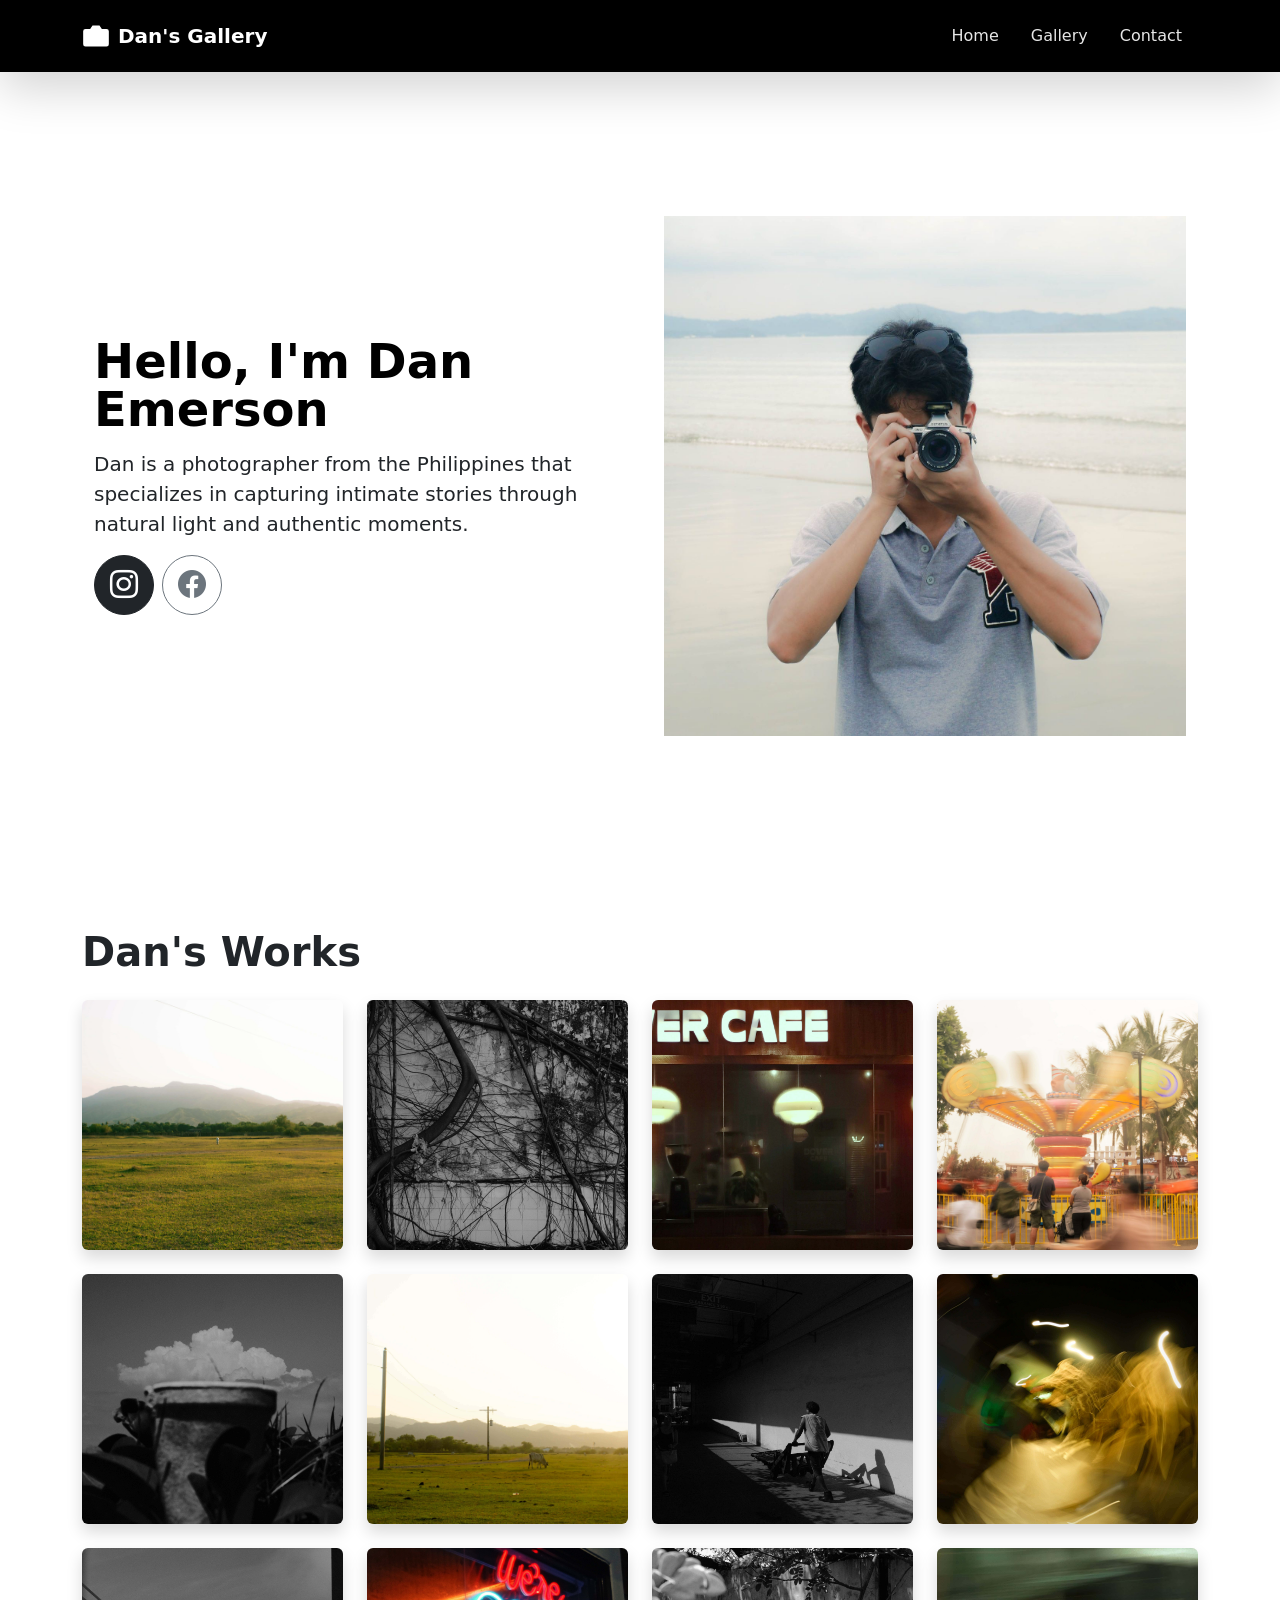
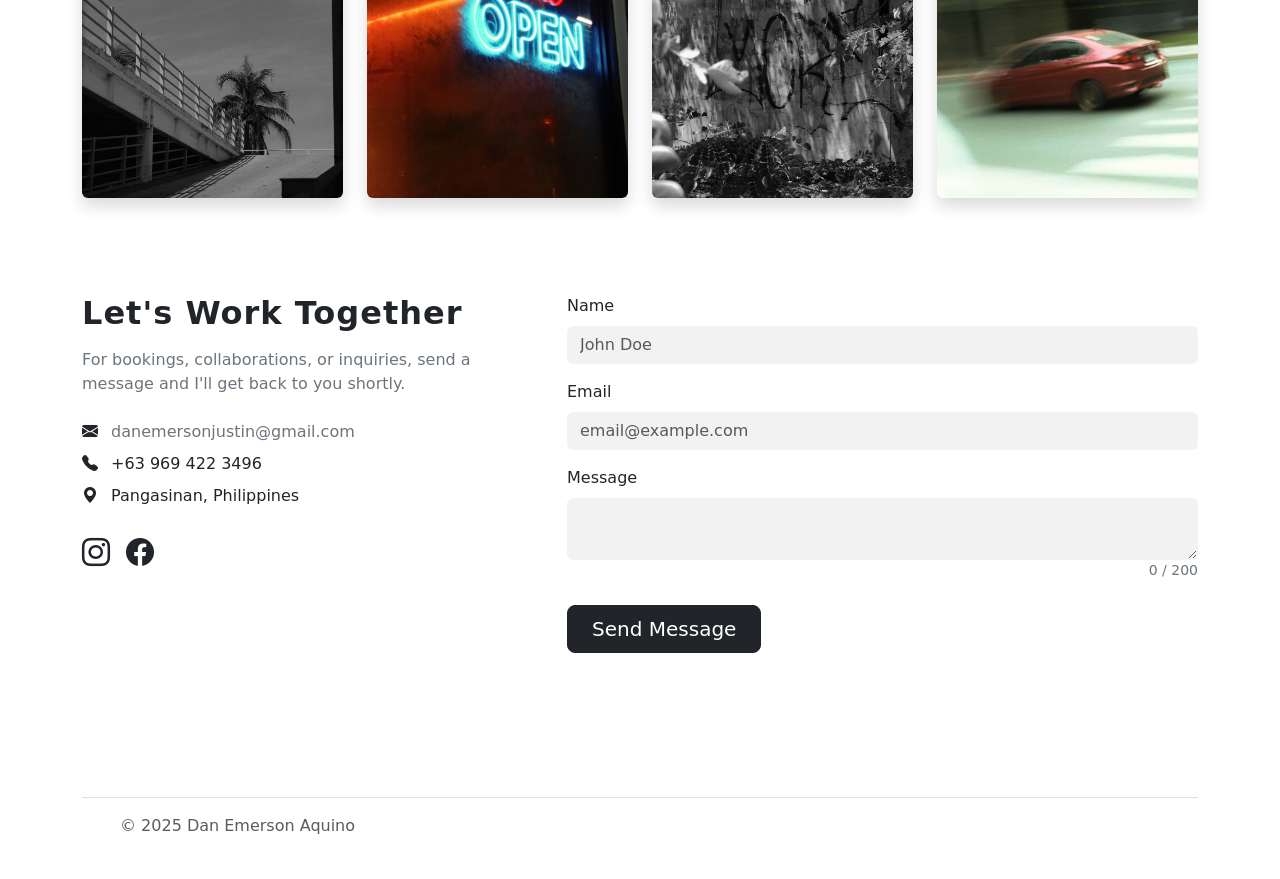
==== index.html @ 39398571 "Dan gallery" ====
<!DOCTYPE html>
<html lang="en">
<head>
  <meta charset="UTF-8" />
  <meta name="viewport" content="width=device-width, initial-scale=1.0" />

  <link href="https://cdn.jsdelivr.net/npm/bootstrap@5.3.8/dist/css/bootstrap.min.css" rel="stylesheet" crossorigin="anonymous"/>
  <link rel="stylesheet" href="https://cdn.jsdelivr.net/npm/bootstrap-icons@1.11.3/font/bootstrap-icons.css"/>
  
  <title>Dan's Gallery</title>
 
  <link rel="icon" href="favicon.ico">
  <link rel="stylesheet" href="styles.css" />
</head>

<body>

  <!-- NAVBAR -->
  <nav id="navbar" class="navbar shadow-lg sticky-top py-3 solid-nav">
    <div class="container d-flex justify-content-between align-items-center">

      <!-- LEFT BRAND -->
      <div class="d-flex align-items-center gap-2">
        <svg xmlns="http://www.w3.org/2000/svg" width="28" height="28" viewBox="0 0 24 24" fill="#ffffff">
          <path d="M23 19a2 2 0 0 1-2 2H3a2 2 0 0 1-2-2V8a2 2 0 0 1 2-2h4l2-3h6l2 3h4a2 2 0 0 1 2 2z" />
          <circle cx="12" cy="13" r="4" />
        </svg>
        <span class="text-white fw-semibold fs-5">Dan's Gallery</span>
      </div>

      <!-- RIGHT LINKS -->
      <ul class="nav">
        <li class="nav-item"><a href="#home" class="nav-link px-3 text-white">Home</a></li>
        <li class="nav-item"><a href="#gallery" class="nav-link px-3 text-white">Gallery</a></li>
        <li class="nav-item"><a href="#contact" class="nav-link px-3 text-white">Contact</a></li>
      </ul>

    </div>
  </nav>

  <!-- HERO -->
  <section id="home" class="hero-section py-5">
    <div class="container col-xxl-8 px-4 py-5">

      <div class="row flex-lg-row-reverse align-items-center g-5 py-5">

        <div class="col-10 col-sm-8 col-lg-6">
          <img
            src="profile/pfp.jpg"
            class="d-block mx-lg-auto img-fluid"
            alt="Bootstrap Themes"
            width="700"
            height="500"
            loading="lazy"
          />
        </div>

        <div class="col-lg-6">
          <h1 class="display-5 fw-bold text-body-emphasis lh-1 mb-3">Hello, I'm Dan Emerson</h1>

          <p class="lead">
            Dan is a photographer from the Philippines that specializes
            in capturing intimate stories through natural light and authentic moments.
          </p>

          <div class="d-grid gap-2 d-md-flex justify-content-md-start">

            <a
              href="https://www.instagram.com/daninjpeg/"
              class="btn btn-dark btn-lg rounded-circle d-flex align-items-center justify-content-center"
              style="width:60px; height:60px;"
            >
              <i class="bi bi-instagram fs-3"></i>
            </a>

            <a
              href="https://www.facebook.com/dan.emerson.aquino"
              class="btn btn-outline-secondary btn-lg rounded-circle d-flex align-items-center justify-content-center"
              style="width:60px; height:60px;"
            >
              <i class="bi bi-facebook fs-3"></i>
            </a>

          </div>
        </div>

      </div>
    </div>
  </section>

  <!-- GALLERY -->
  <section id="gallery" class="container py-5">
    <h1 class="mb-4 fw-bold">Dan's Works</h1>

    <div class="row g-4">

      <div class="col-12 col-sm-6 col-lg-3">
        <img src="images/1.jpg" loading="lazy" class="gallery-img rounded shadow" alt="" />
      </div>

      <div class="col-12 col-sm-6 col-lg-3">
        <img src="images/2.jpg" loading="lazy" class="gallery-img rounded shadow" alt="" />
      </div>

      <div class="col-12 col-sm-6 col-lg-3">
        <img src="images/3.jpg" loading="lazy" class="gallery-img rounded shadow" alt="" />
      </div>

      <div class="col-12 col-sm-6 col-lg-3">
        <img src="images/4.jpg" loading="lazy" class="gallery-img rounded shadow" alt="" />
      </div>

      <div class="col-12 col-sm-6 col-lg-3">
        <img src="images/5.jpg" loading="lazy" class="gallery-img rounded shadow" alt="" />
      </div>

      <div class="col-12 col-sm-6 col-lg-3">
        <img src="images/6.jpg" loading="lazy" class="gallery-img rounded shadow" alt="" />
      </div>

      <div class="col-12 col-sm-6 col-lg-3">
        <img src="images/7.jpg" loading="lazy" class="gallery-img rounded shadow" alt="" />
      </div>

      <div class="col-12 col-sm-6 col-lg-3">
        <img src="images/8.jpg" loading="lazy" class="gallery-img rounded shadow" alt="" />
      </div>

      <div class="col-12 col-sm-6 col-lg-3">
        <img src="images/9.jpg" loading="lazy" class="gallery-img rounded shadow" alt="" />
      </div>

      <div class="col-12 col-sm-6 col-lg-3">
        <img src="images/10.jpg" loading="lazy" class="gallery-img rounded shadow" alt="" />
      </div>

      <div class="col-12 col-sm-6 col-lg-3">
        <img src="images/11.jpg" loading="lazy" class="gallery-img rounded shadow" alt="" />
      </div>

      <div class="col-12 col-sm-6 col-lg-3">
        <img src="images/12.jpg" loading="lazy" class="gallery-img rounded shadow" alt="" />
      </div>

    </div>
  </section>

  <!-- CONTACT -->
  <section id="contact" class="container py-5">
    <div class="row g-5">

      <!-- LEFT TEXT -->
      <div class="col-lg-5">
        <h2 class="fw-bold mb-3">Let's Work Together</h2>
        <p class="text-secondary mb-4">
          For bookings, collaborations, or inquiries, send a message and I'll get back to you shortly.
        </p>

        <div class="d-flex flex-column">

          <span class="mb-2">
            <i class="bi bi-envelope-fill me-2"></i>
            <a href="https://mail.google.com/mail/?view=cm&fs=1&to=danemersonjustin@gmail.com" 
                target="_blank" 
                class="text-decoration-none text-secondary"> danemersonjustin@gmail.com
            </a>
          </span>

          <span class="mb-2">
            <i class="bi bi-telephone-fill me-2"></i>
            +63 969 422 3496
          </span>

          <span class="mb-4">
            <i class="bi bi-geo-alt-fill me-2"></i>
            Pangasinan, Philippines
          </span>

          <div class="d-flex gap-3">
            <a href="https://www.instagram.com/daninjpeg/" class="fs-3 text-dark"><i class="bi bi-instagram"></i></a>
            <a href="https://www.facebook.com/dan.emerson.aquino" class="fs-3 text-dark"><i class="bi bi-facebook"></i></a>
          </div>

        </div>
      </div>

      <!-- RIGHT FORM -->
      <div class="col-lg-7">
        <form action="https://api.web3forms.com/submit" method="POST">
            <input type="hidden" name="access_key" value="1eaeb6d2-3622-4c73-a87c-c46df3938e38">
    
            <input type="hidden" name="redirect" value="./thankyou.html">
            <input type="hidden" name="redirect_delay" value="0">

            <div class="mb-3">
                <label class="form-label">Name</label>
                <input type="text" class="form-control" name="name" placeholder="John Doe" required />
            </div>

            <div class="mb-3">
                <label class="form-label">Email</label>
                <input type="email" class="form-control" name="email" placeholder="email@example.com" required />
            </div>

            <div class="mb-3">
                <label class="form-label">Message</label>
                <textarea name="message" id="message" class="form-control" maxlength="200" required></textarea>
                <div id="counter" class="text-end text-secondary small">0 / 200</div>
            </div>

            <button type="submit" class="btn btn-dark btn-lg px-4 mt-2">
                Send Message
            </button>
        </form>
      </div>

    </div>
  </section>

  <!-- FOOTER -->
  <footer class="container mt-5 pt-4">
    <div class="d-flex flex-wrap justify-content-between align-items-center py-3 my-4 border-top">

      <div class="col-md-4 d-flex align-items-center">
        <a
          href="/"
          class="mb-3 me-2 mb-md-0 text-body-secondary text-decoration-none lh-1"
        >
          <svg class="bi" width="30" height="24" aria-hidden="true">
            <use xlink:href="#bootstrap"></use>
          </svg>
        </a>
        <span class="mb-3 mb-md-0 text-body-secondary">© 2025 Dan Emerson Aquino</span>
      </div>

      <ul class="nav col-md-4 justify-content-end list-unstyled d-flex">

        <li class="ms-3">
          <a class="text-body-secondary" href="#" aria-label="Instagram">
            <svg class="bi" width="24" height="24" aria-hidden="true">
              <use xlink:href="#instagram"></use>
            </svg>
          </a>
        </li>

        <li class="ms-3">
          <a class="text-body-secondary" href="#" aria-label="Facebook">
            <svg class="bi" width="24" height="24">
              <use xlink:href="#facebook"></use>
            </svg>
          </a>
        </li>

      </ul>

    </div>
  </footer>

  <div id="lightboxOverlay">
    <img id="lightboxFull" />
  </div>

  <script src="script.js"></script>
</body>
</html>
---- styles.css ----
html{
    scroll-behavior: smooth;
}
/* SOLID NAV ON TOP */
.solid-nav {
  background: #000 !important;
}

/* GLASS NAV WHEN SCROLLING */
.glass-nav {
  background: rgba(0, 0, 0, 0.45) !important;
  backdrop-filter: blur(14px);
  -webkit-backdrop-filter: blur(14px);
  border-bottom: 1px solid rgba(255,255,255,0.1);
  transition: background .3s ease, backdrop-filter .3s ease;
}

/* LINK LOOK */
.nav-link {
  color: rgba(255,255,255,0.9) !important;
  transition: opacity .2s ease;
}
.nav-link:hover {
  opacity: .6;
}

section {
  scroll-margin-top: 60px;
}


.gallery-img {
  width: 100%;
  height: 250px;
  object-fit: cover;
  transition: transform .3s ease, box-shadow .3s ease;
  cursor: pointer;
  box-shadow: 10px 20px 30px rgba(0,0,0,0.1);
}

.gallery-img:hover {
  transform: scale(1.05);
  box-shadow: 0 20px 50px rgba(0,0,0,0.3);
}

/* Background overlay */
#lightboxOverlay {
  display: none;
  position: fixed;
  inset: 0;
  background: rgba(0,0,0,0.9);
  backdrop-filter: blur(4px);
  z-index: 9999;
  justify-content: center;
  align-items: center;
}

/* Full image preview */
#lightboxFull {
  max-width: 90vw;
  max-height: 90vh;
  border-radius: 10px;
  box-shadow: 0 0 30px rgba(0,0,0,0.5);
  cursor: pointer;
}


#contact input,
#contact textarea {
  background: rgba(0,0,0,0.05);
  border: 1px solid rgba(255,255,255,0.1);
}

#contact input:focus,
#contact textarea:focus {
  border-color: #fff;
  box-shadow: none;
}

#contact button {
  border-radius: 8px;
}

#contact h2 {
  letter-spacing: 1px;
}
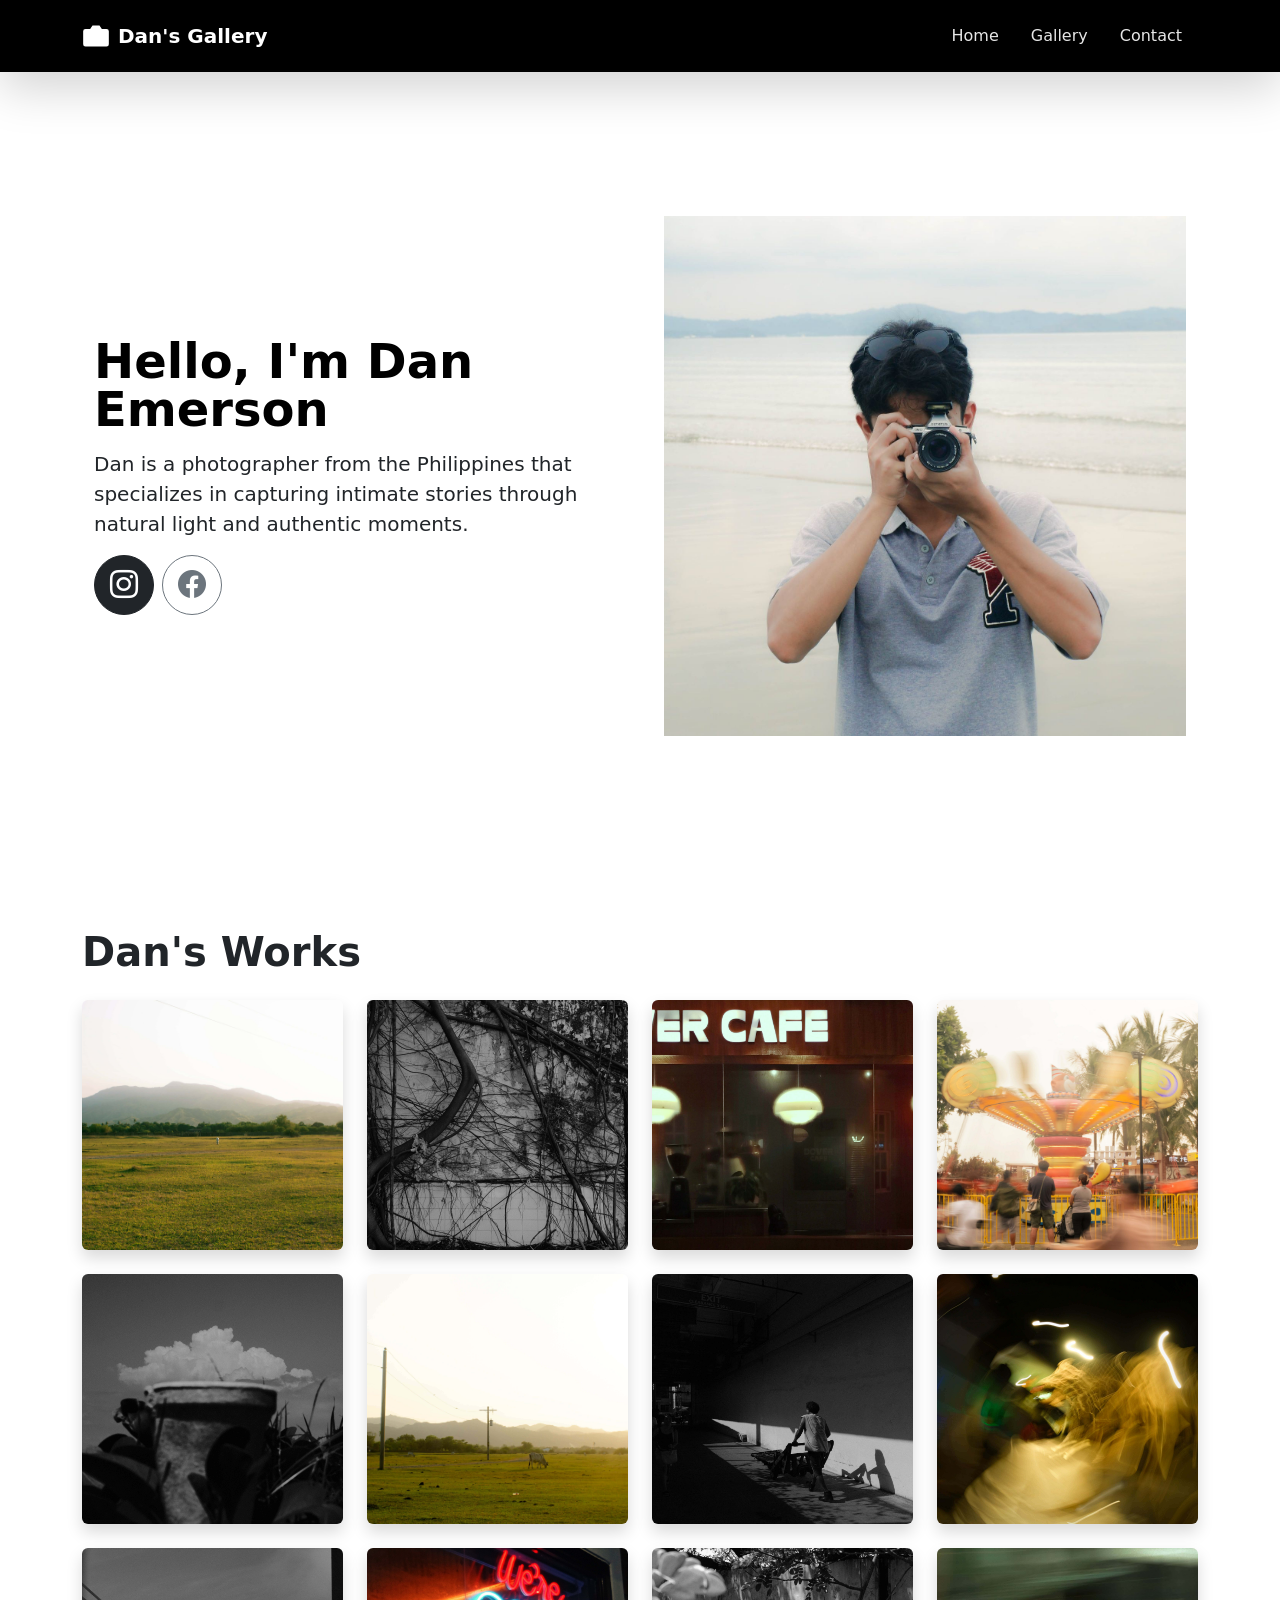
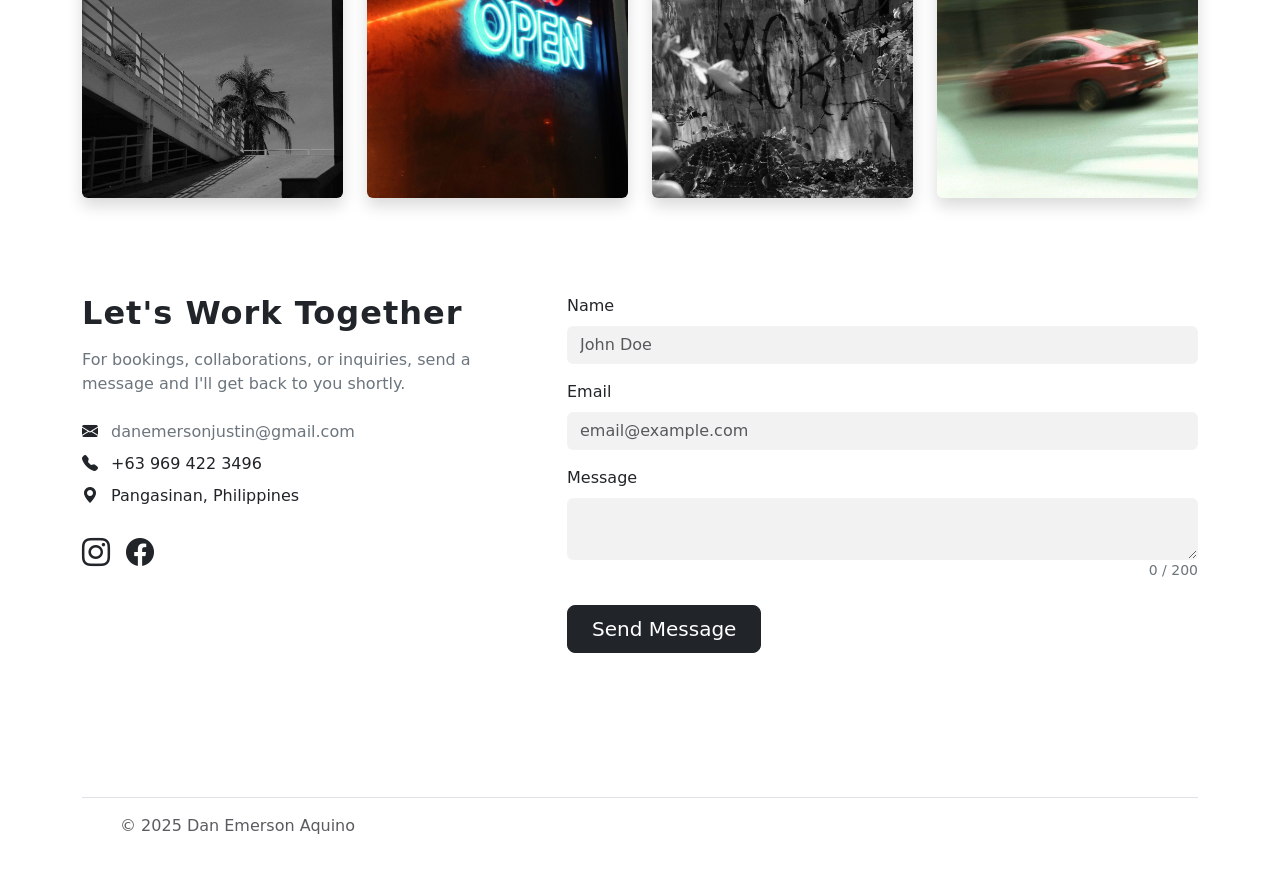
==== commit c77148bc: "git commit -m "Updated access key in contact form and fixed CSS syntax error"" ====
--- a/index.html
+++ b/index.html
@@ -6,6 +6,8 @@
 
   <link href="https://cdn.jsdelivr.net/npm/bootstrap@5.3.8/dist/css/bootstrap.min.css" rel="stylesheet" crossorigin="anonymous"/>
   <link rel="stylesheet" href="https://cdn.jsdelivr.net/npm/bootstrap-icons@1.11.3/font/bootstrap-icons.css"/>
+  <script src="https://cdn.jsdelivr.net/npm/bootstrap@5.3.8/dist/js/bootstrap.bundle.min.js"></script>
+
   
   <title>Dan's Gallery</title>
  
@@ -14,29 +16,45 @@
 </head>
 
 <body>
-
-  <!-- NAVBAR -->
-  <nav id="navbar" class="navbar shadow-lg sticky-top py-3 solid-nav">
-    <div class="container d-flex justify-content-between align-items-center">
-
-      <!-- LEFT BRAND -->
-      <div class="d-flex align-items-center gap-2">
-        <svg xmlns="http://www.w3.org/2000/svg" width="28" height="28" viewBox="0 0 24 24" fill="#ffffff">
-          <path d="M23 19a2 2 0 0 1-2 2H3a2 2 0 0 1-2-2V8a2 2 0 0 1 2-2h4l2-3h6l2 3h4a2 2 0 0 1 2 2z" />
-          <circle cx="12" cy="13" r="4" />
-        </svg>
-        <span class="text-white fw-semibold fs-5">Dan's Gallery</span>
-      </div>
-
-      <!-- RIGHT LINKS -->
-      <ul class="nav">
+<!-- NAVBAR -->
+<nav id="navbar" class="navbar navbar-expand-lg shadow-lg sticky-top py-3 solid-nav">
+  <div class="container">
+
+    <!-- BRAND -->
+    <a class="navbar-brand d-flex align-items-center gap-2" href="#">
+      <svg xmlns="http://www.w3.org/2000/svg" width="28" height="28" viewBox="0 0 24 24" fill="#ffffff">
+        <path d="M23 19a2 2 0 0 1-2 2H3a2 2 0 0 1-2-2V8a2 2 0 0 1 2-2h4l2-3h6l2 3h4a2 2 0 0 1 2 2z"/>
+        <circle cx="12" cy="13" r="4"/>
+      </svg>
+      <span class="text-white fw-semibold fs-5">Dan's Gallery</span>
+    </a>
+
+    <!-- TOGGLER BUTTON -->
+    <button 
+      class="navbar-toggler ms-auto border-0" 
+      type="button" 
+      data-bs-toggle="collapse" 
+      data-bs-target="#mainNav"
+      aria-controls="mainNav"
+      aria-expanded="false"
+      aria-label="Toggle navigation"
+    >
+      <i class="bi bi-list fs-1 text-white"></i>
+    </button>
+
+    <!-- NAV LINKS -->
+    <div class="collapse navbar-collapse" id="mainNav">
+      <ul class="navbar-nav ms-auto">
         <li class="nav-item"><a href="#home" class="nav-link px-3 text-white">Home</a></li>
         <li class="nav-item"><a href="#gallery" class="nav-link px-3 text-white">Gallery</a></li>
         <li class="nav-item"><a href="#contact" class="nav-link px-3 text-white">Contact</a></li>
       </ul>
-
-    </div>
-  </nav>
+    </div>
+
+  </div>
+</nav>
+
+
 
   <!-- HERO -->
   <section id="home" class="hero-section py-5">
@@ -187,7 +205,7 @@
       <!-- RIGHT FORM -->
       <div class="col-lg-7">
         <form action="https://api.web3forms.com/submit" method="POST">
-            <input type="hidden" name="access_key" value="1eaeb6d2-3622-4c73-a87c-c46df3938e38">
+            <input type="hidden" name="access_key" value="cf7f0a9f-927f-4eaf-bc4a-323792819fc1">
     
             <input type="hidden" name="redirect" value="./thankyou.html">
             <input type="hidden" name="redirect_delay" value="0">
